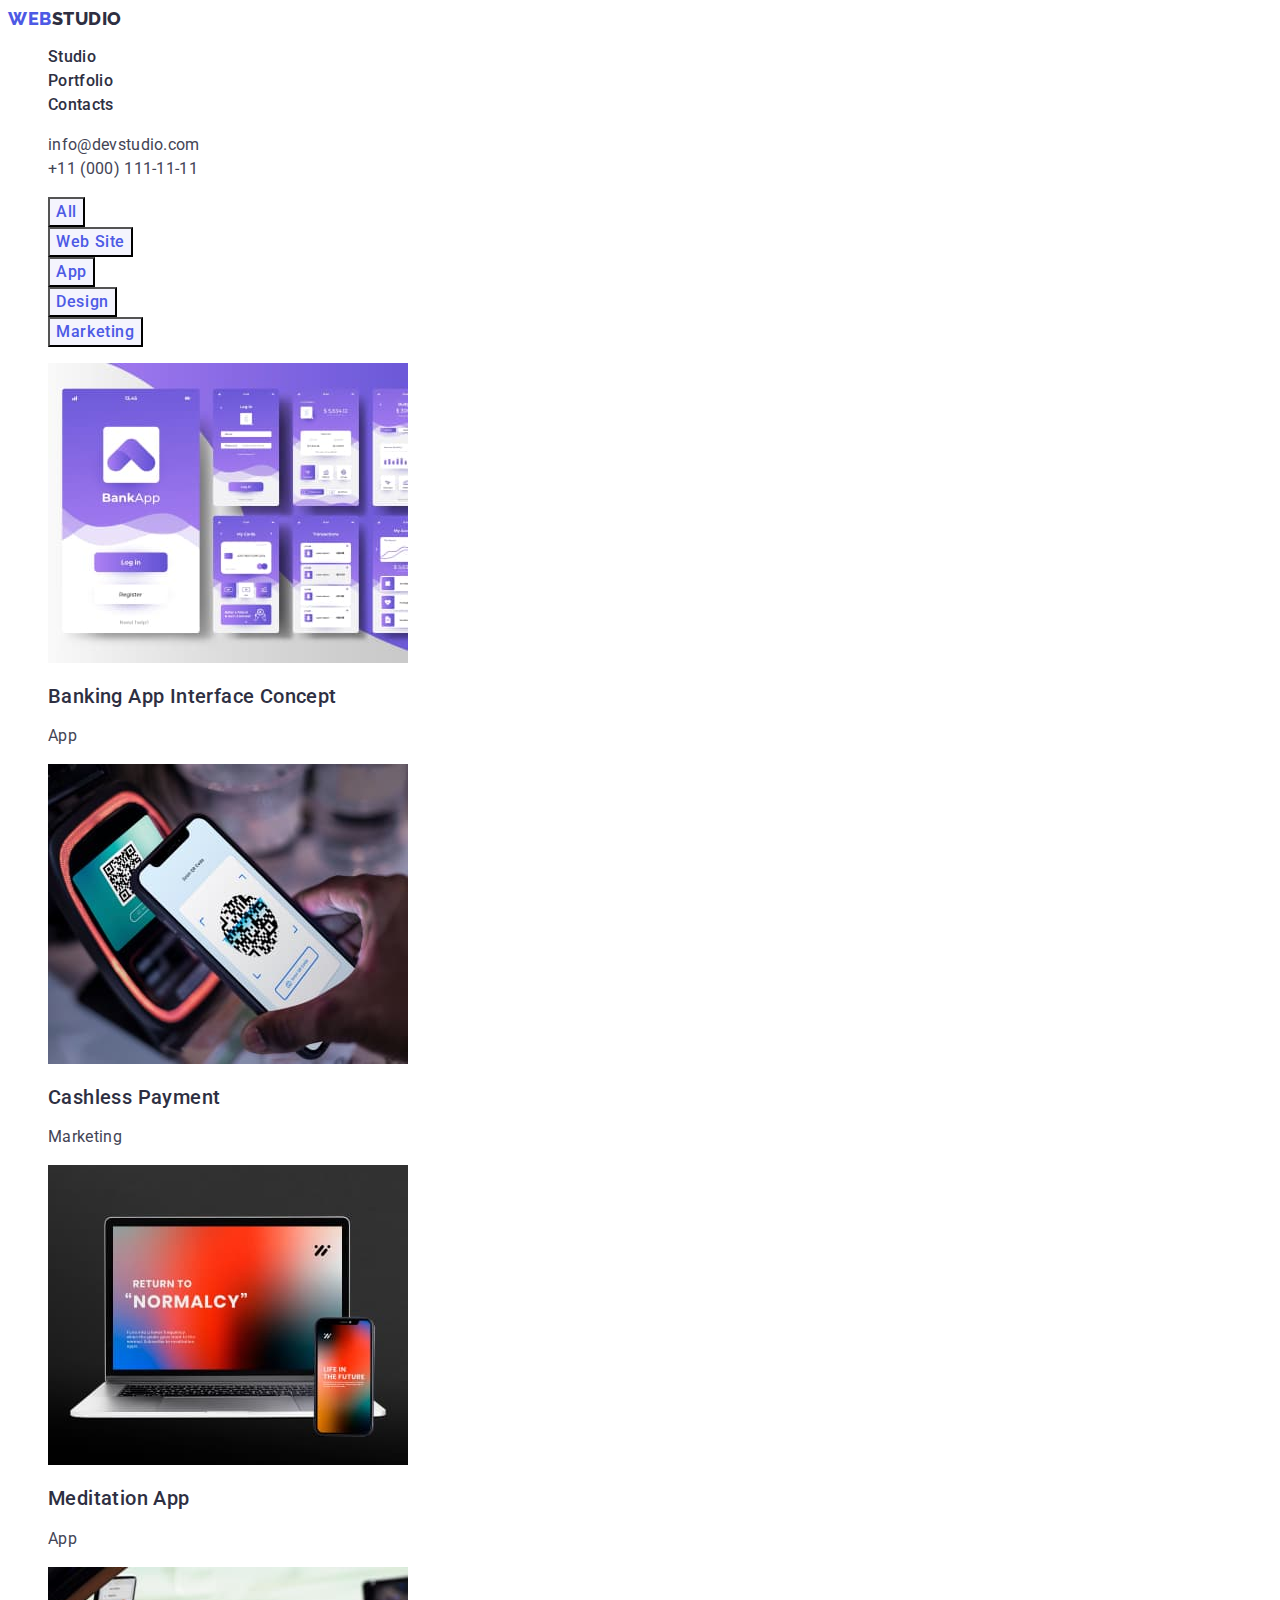
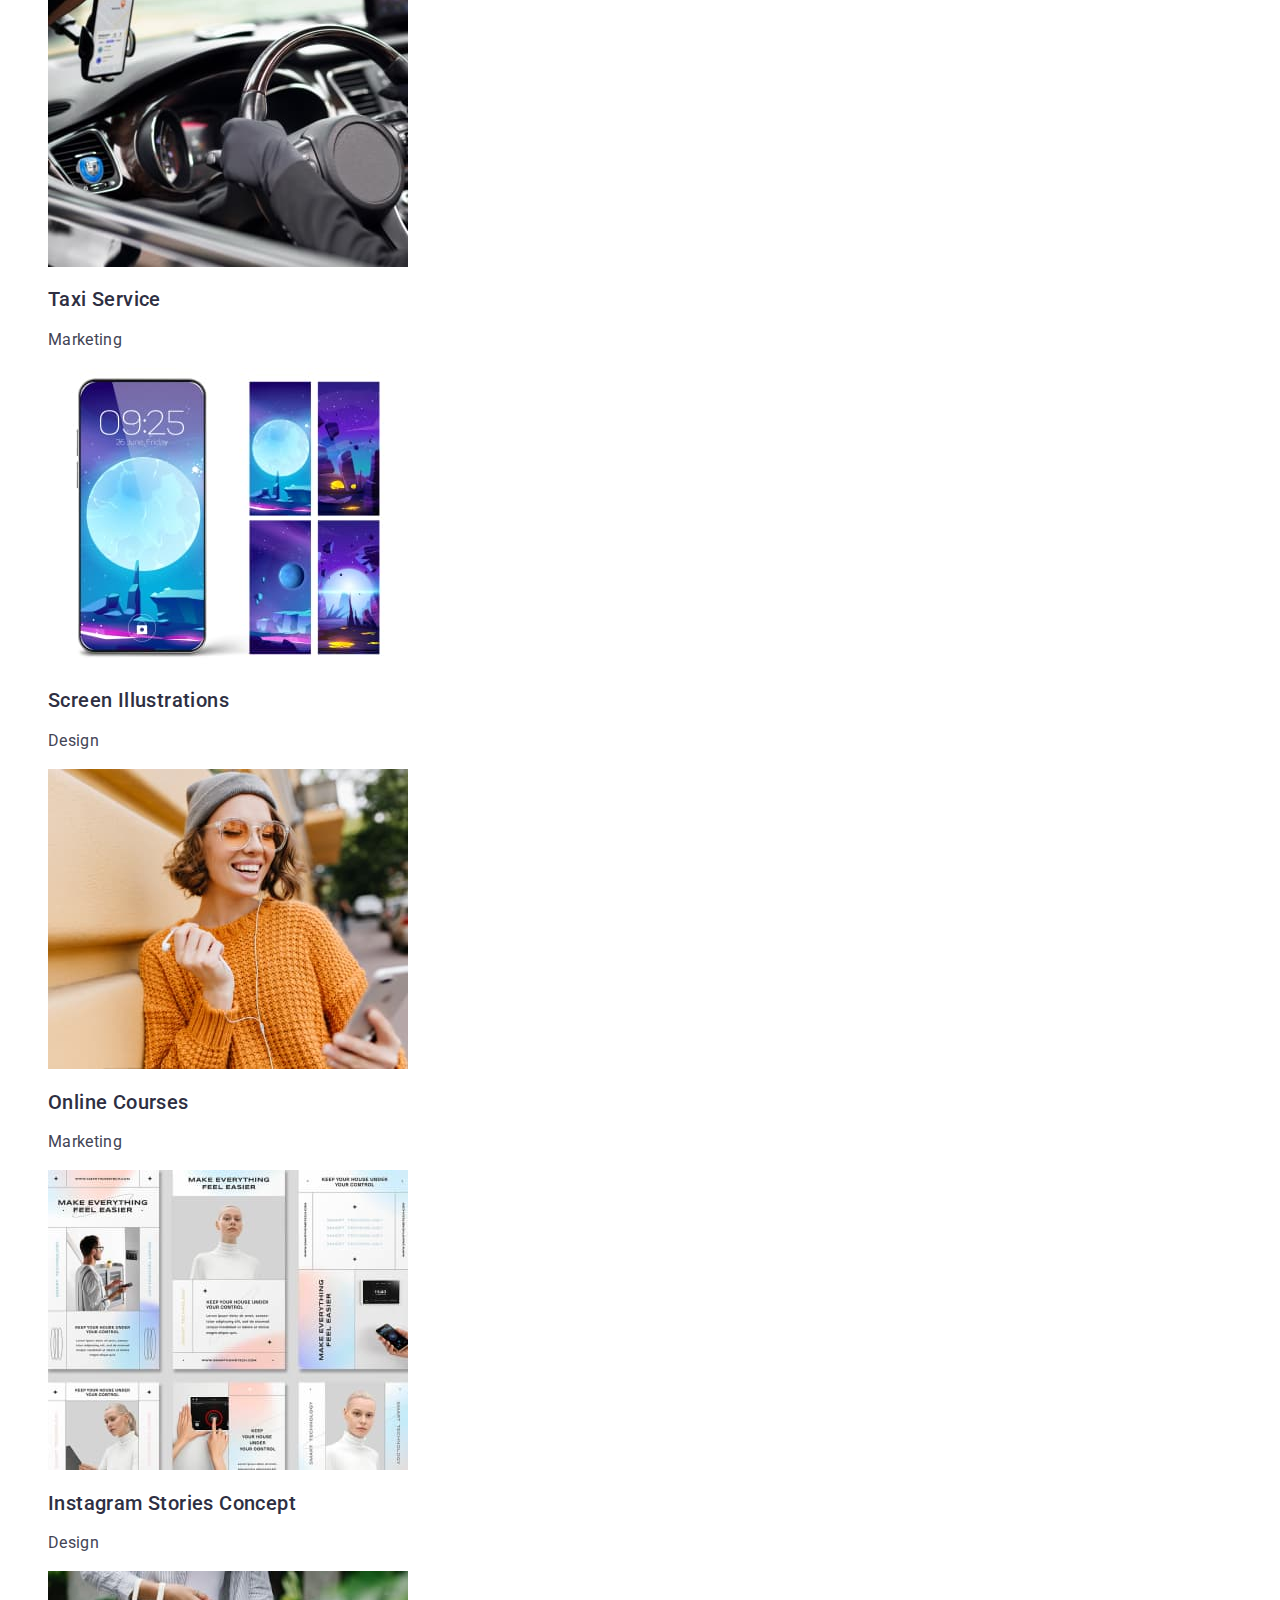
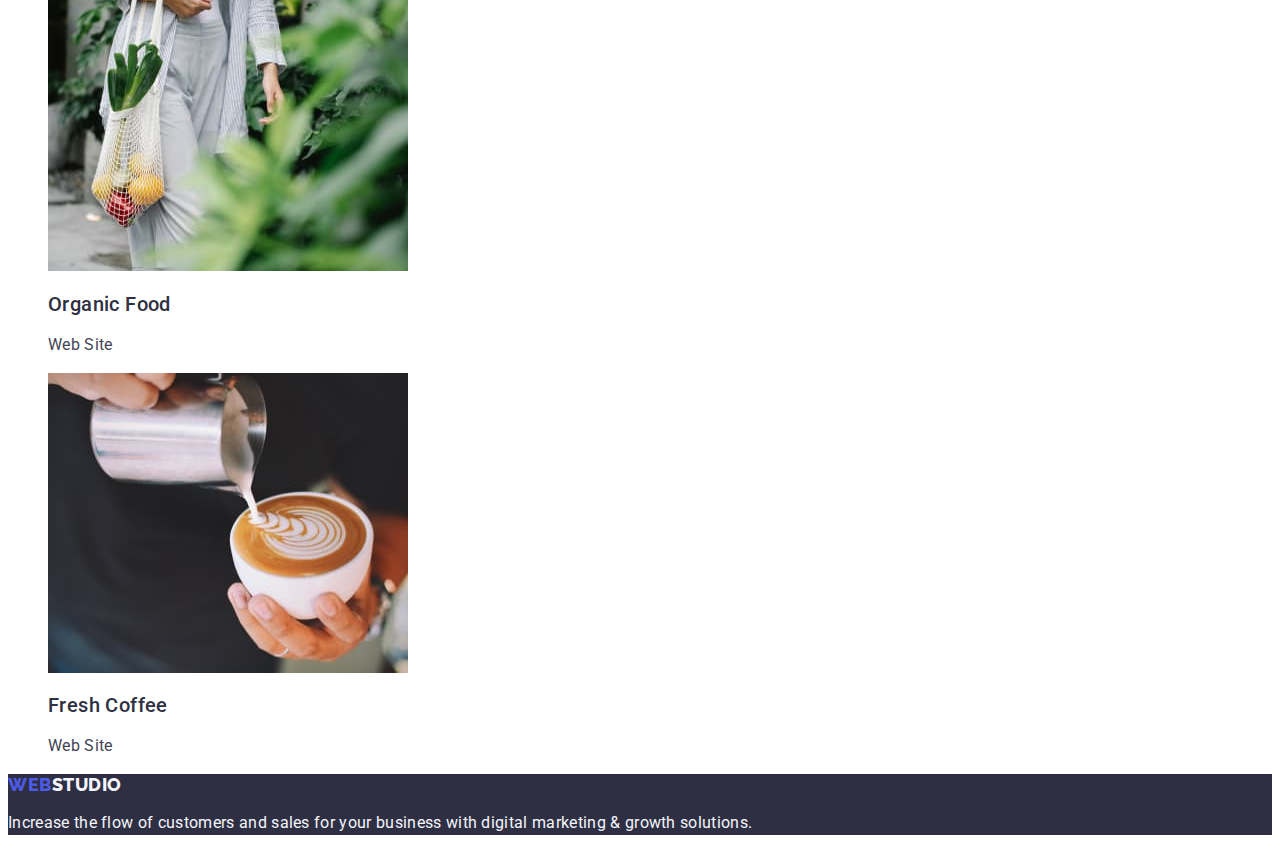
==== portfolio.html @ 52930960 "Initial commit" ====
<!DOCTYPE html>
<html lang="en">
  <head>
    <meta charset="UTF-8" />
    <meta http-equiv="X-UA-Compatible" content="IE=edge" />
    <meta name="viewport" content="width=device-width, initial-scale=1.0" />
    <title>Portfolio</title>
    <link rel="preconnect" href="https://fonts.googleapis.com" />
    <link rel="preconnect" href="https://fonts.gstatic.com" crossorigin />
    <link
      href="https://fonts.googleapis.com/css2?family=Raleway:wght@800&family=Roboto:wght@400;500;700;900&display=swap"
      rel="stylesheet"
    />
    <link rel="stylesheet" href="./css/styles.css" />
  </head>

  <body class="body-color">
    <!-- HEADER -->

    <header class="page-header">
      <nav class="page-nav">
        <a class="logo link" href="./index.html"
          >Web<span class="logo-dark">Studio</span></a
        >
        <ul class="menu list">
          <li class="menu-item">
            <a class="menu-link link" href="./index.html">Studio</a>
          </li>

          <li class="menu-item">
            <a class="menu-link link" href="./portfolio.html">Portfolio</a>
          </li>

          <li class="menu-item">
            <a class="menu-link link" href="">Contacts</a>
          </li>
        </ul>
      </nav>

      <address class="address">
        <ul class="contacts list">
          <li class="contacts-item">
            <a class="contacts-link link" href="mailto:info@devstudio.com"
              >info@devstudio.com</a
            >
          </li>

          <li class="contacts-item">
            <a class="contacts-link link" href="tel:+110001111111"
              >+11 (000) 111-11-11</a
            >
          </li>
        </ul>
      </address>
    </header>

    <!-- BUTTONS -->
    <main>
      <section class="project">
        <h1 class="button-title" hidden>List button</h1>
        <ul class="list-button list">
          <li class="list-button-item">
            <button class="list-btn" type="button">All</button>
          </li>

          <li class="list-button-item">
            <button class="list-btn" type="button">Web Site</button>
          </li>

          <li class="list-button-item">
            <button class="list-btn" type="button">App</button>
          </li>

          <li class="list-button-item">
            <button class="list-btn" type="button">Design</button>
          </li>

          <li class="list-button-item">
            <button class="list-btn" type="button">Marketing</button>
          </li>
        </ul>

        <!-- PROJECT IMG -->

        <ul class="project-list list">
          <li>
            <a href="" class="link">
              <img
                src="./images/project_card_one/banking_app.jpg"
                alt="banking_app"
                width="360"
                height="300"
              />
              <h2 class="description-title">Banking App Interface Concept</h2>
              <p class="description-text">App</p>
            </a>
          </li>

          <li>
            <a href="" class="link">
              <img
                src="./images/project_card_one/cashless_payment.jpg"
                alt="cashless_payment"
                width="360"
                height="300"
              />
              <h2 class="description-title">Cashless Payment</h2>
              <p class="description-text">Marketing</p>
            </a>
          </li>

          <li>
            <a href="" class="link">
              <img
                src="./images/project_card_one/meditation_app.jpg"
                alt="meditation_app"
                width="360"
                height="300"
              />
              <h2 class="description-title">Meditation App</h2>
              <p class="description-text">App</p>
            </a>
          </li>

          <li>
            <a href="" class="link">
              <img
                src="./images/project_card_two/taxi_service.jpg"
                alt="taxi_service"
                width="360"
                height="300"
              />
              <h2 class="description-title">Taxi Service</h2>
              <p class="description-text">Marketing</p>
            </a>
          </li>

          <li>
            <a href="" class="link">
              <img
                src="./images/project_card_two/screen_illustration.jpg"
                alt="screen_illustration"
                width="360"
                height="300"
              />
              <h2 class="description-title">Screen Illustrations</h2>
              <p class="description-text">Design</p>
            </a>
          </li>

          <li>
            <a href="" class="link">
              <img
                src="./images/project_card_two/online_courses.jpg"
                alt="online_courses"
                width="360"
                height="300"
              />
              <h2 class="description-title">Online Courses</h2>
              <p class="description-text">Marketing</p>
            </a>
          </li>

          <li>
            <a href="" class="link">
              <img
                src="./images/project_card_three/instagram_stories.jpg"
                alt="instagram_stories"
                width="360"
                height="300"
              />
              <h2 class="description-title">Instagram Stories Concept</h2>
              <p class="description-text">Design</p>
            </a>
          </li>

          <li>
            <a href="" class="link">
              <img
                src="./images/project_card_three/organic_food.jpg"
                alt="organic_food"
                width="360"
                height="300"
              />
              <h2 class="description-title">Organic Food</h2>
              <p class="description-text">Web Site</p>
            </a>
          </li>

          <li>
            <a href="" class="link">
              <img
                src="./images/project_card_three/fresh_coffee.jpg"
                alt="fresh_coffee"
                width="360"
                height="300"
              />
              <h2 class="description-title">Fresh Coffee</h2>
              <p class="description-text">Web Site</p>
            </a>
          </li>
        </ul>
      </section>
    </main>

    <!-- FOOTER -->

    <footer class="logo-tipe">
      <a class="logo link" href="./index.html"
        >Web<span class="logo-light">Studio</span></a
      >
      <p class="footer-text">
        Increase the flow of customers and sales for your business with digital
        marketing & growth solutions.
      </p>
    </footer>
  </body>
</html>
---- css/styles.css ----
:root {
    --primary-font: 'Roboto', sans-serif; 
    --secondary-font: 'Raleway', sans-serif;
    --accent-color: #2E2F42;
    --logo-color: #4D5AE5;
    --navy-blue: #2E2F42;
    --slate: #434455;
    --white: #FFFFFF;
    --ocean: #404BBF;
    --cloud: #F4F4FD;

}


body {
    font-family: var(--primary-font);
    color: var(--slate);
    background-color: var(--white);
    

}

.list {
    list-style: none;
}


.link {
    text-decoration: none;
}




/* COMPONENTS */
.logo {
    font-family: var(--secondary-font);
    font-weight: 800;
    font-size: 18px;
    line-height: 1.17;
    letter-spacing: 0.03em;
    text-transform: uppercase;
    color: var(--logo-color); 
    
}
 .logo-dark {
   font-family: var(--secondary-font);
   font-weight: 800;
   font-size: 18px; 
   line-height: 1.17;
   letter-spacing: 0.03em;
   text-transform: uppercase;
   color: var(--accent-color);
    
 }

 .logo-light {
    font-family: var(--secondary-font);
    font-weight: 800;
    font-size: 18px;
    line-height: 1.17;
    letter-spacing: 0.03em;
    text-transform: uppercase;
    color: var(--cloud);

}

 .description-title {
    font-weight: 500;
    font-size: 20px;
    line-height: 1.2;
    letter-spacing: 0.02em;
    color: var(--navy-blue);

}

.description-text {
    font-weight: 400;
    font-size: 16px;
    line-height: 1.5;
    letter-spacing: 0.02em;
    color: var(--slate);

}

.title-description {
    font-weight: 700;
    font-size: 36px;
    line-height: 1.11;
    letter-spacing: 0.02em;
    text-transform: capitalize;
    text-align: center;
    color: var(--navy-blue);

}

.img-item {
    width: 360px;
    height: 300px;

}



/* HEADER */

.address {
    font-style: normal; 

}

.contacts-link:hover,
.contacts-link:focus {
    color: var(--ocean);
    color: var(--ocean);

}


 .menu-link {
    font-weight: 500;
    font-size: 16px;
    line-height: 1.5;
    letter-spacing: 0.02em;
    color: var(--navy-blue);

 }

 .menu-link:hover,
 .menu-link:focus {
    color: var(--ocean);

 }

 .contacts-link {
    font-weight: 400;
    font-size: 16px;
    line-height: 1.5;
    letter-spacing: 0.02em;
    color: var(--slate);

 }

 .contacts-link:hover,
 .contacts-link:focus {
    color: var(--ocean);
 }


 
 /* HERO */

 .hero {
    background-color: var(--accent-color);

 }

 .main-title {
    font-weight: 700;
    font-size: 56px;
    line-height: 1.07;
    letter-spacing: 0.02em;
    text-align: center;
    color: var(--white);  
 }


 .modal-btn {
    font-family: var(--primary-font);
    font-weight: 500;
    font-size: 16px;
    line-height: 1.5;
    letter-spacing: 0.04em;
    cursor: pointer;
    background-color: var(--logo-color);  
    color: var(--white);
   

 }
 .modal-btn:hover,
 .modal-btn:focus {
    color: var(--white);
    background: var(--ocean);
 }


/* OUR TEAM */

.our-team {
    background-color: var(--cloud);

}



.img-team-item {
    width: 264px;
    background-color: var(--white);
    
}


/* FOOTER */

.logo-tipe {
    background-color: var(--navy-blue);

}

.footer-text {
    font-family: var(--primary-font);
    font-weight: 400;
    font-size: 16px;
    line-height: 1.5;
    letter-spacing: 0.02em;
    color: var(--cloud);  

}

/* PORTFOLIO */

.body-color {
    color: var(--slate);
}

.list-btn {
    font-family:var(--primary-font);
    font-weight: 500;
    font-size: 16px;
    line-height: 1.5;
    letter-spacing: 0.04em;
    cursor: pointer;
    color: var(--logo-color);
    background: var(--cloud);
}

.list-btn:hover,
.list-btn:focus {
    background: var(--ocean);
    color: var(--white);
    background: var(--ocean);
    color: var(--white);

}

.project-img-item {
    
    width: 360px;
   
}
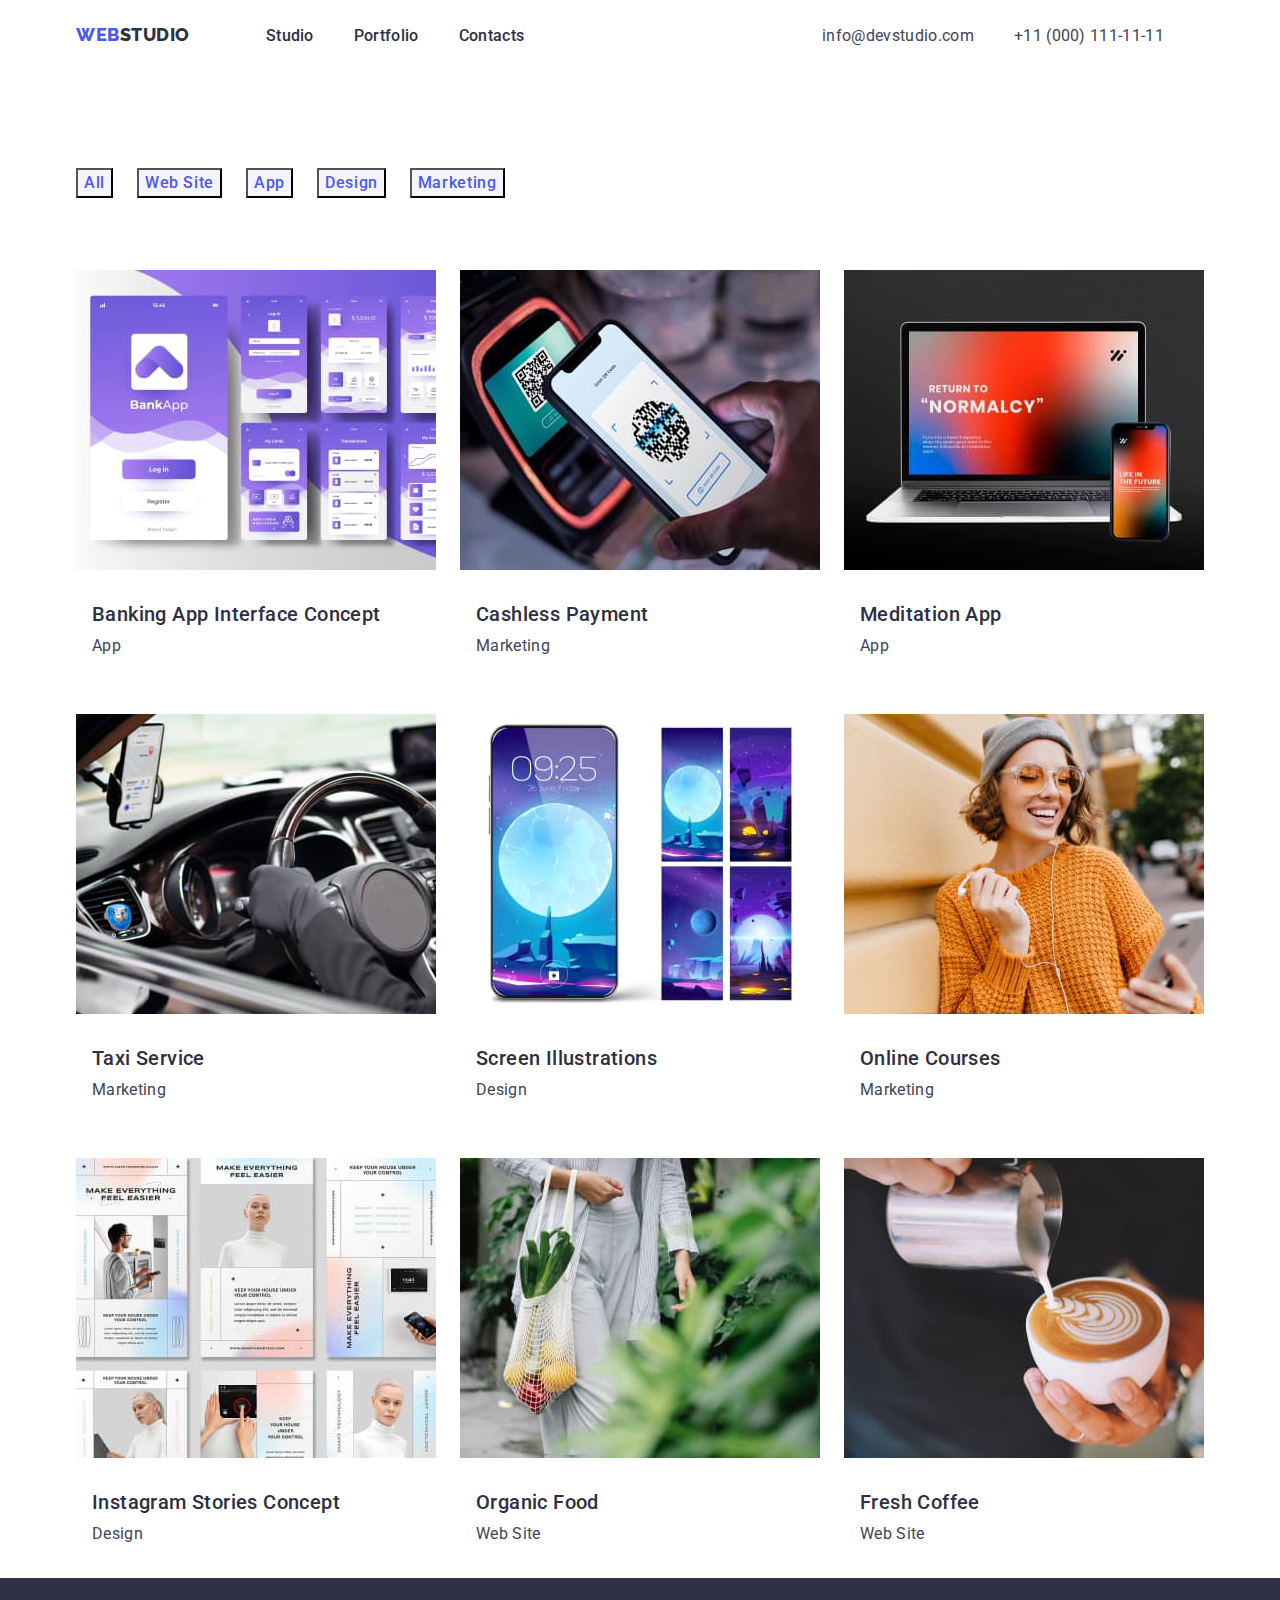
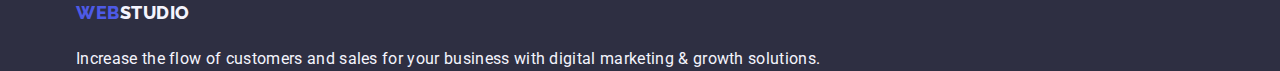
==== commit a255c353: "first version" ====
--- a/portfolio.html
+++ b/portfolio.html
@@ -11,6 +11,7 @@
       href="https://fonts.googleapis.com/css2?family=Raleway:wght@800&family=Roboto:wght@400;500;700;900&display=swap"
       rel="stylesheet"
     />
+    <link rel="stylesheet" href="https://cdn.jsdelivr.net/npm/modern-normalize@1.1.0/modern-normalize.min.css">
     <link rel="stylesheet" href="./css/styles.css" />
   </head>
 
@@ -18,6 +19,7 @@
     <!-- HEADER -->
 
     <header class="page-header">
+      <div class="header-container container">
       <nav class="page-nav">
         <a class="logo link" href="./index.html"
           >Web<span class="logo-dark">Studio</span></a
@@ -52,11 +54,13 @@
           </li>
         </ul>
       </address>
+    </div>
     </header>
 
     <!-- BUTTONS -->
     <main>
       <section class="project">
+        <div class="container">
         <h1 class="button-title" hidden>List button</h1>
         <ul class="list-button list">
           <li class="list-button-item">
@@ -83,7 +87,7 @@
         <!-- PROJECT IMG -->
 
         <ul class="project-list list">
-          <li>
+          <li class="img-portfolio-item">
             <a href="" class="link">
               <img
                 src="./images/project_card_one/banking_app.jpg"
@@ -91,12 +95,14 @@
                 width="360"
                 height="300"
               />
+              <div class="team-wrapper-portfolio">
               <h2 class="description-title">Banking App Interface Concept</h2>
               <p class="description-text">App</p>
-            </a>
-          </li>
-
-          <li>
+            </div>
+            </a>
+          </li>
+
+          <li class="img-portfolio-item">
             <a href="" class="link">
               <img
                 src="./images/project_card_one/cashless_payment.jpg"
@@ -104,12 +110,14 @@
                 width="360"
                 height="300"
               />
+              <div class="team-wrapper-portfolio">
               <h2 class="description-title">Cashless Payment</h2>
               <p class="description-text">Marketing</p>
-            </a>
-          </li>
-
-          <li>
+            </div>
+            </a>
+          </li>
+
+          <li class="img-portfolio-item">
             <a href="" class="link">
               <img
                 src="./images/project_card_one/meditation_app.jpg"
@@ -117,12 +125,14 @@
                 width="360"
                 height="300"
               />
+              <div class="team-wrapper-portfolio">
               <h2 class="description-title">Meditation App</h2>
               <p class="description-text">App</p>
-            </a>
-          </li>
-
-          <li>
+            </div>
+            </a>
+          </li>
+
+          <li class="img-portfolio-item">
             <a href="" class="link">
               <img
                 src="./images/project_card_two/taxi_service.jpg"
@@ -130,12 +140,14 @@
                 width="360"
                 height="300"
               />
+              <div class="team-wrapper-portfolio">
               <h2 class="description-title">Taxi Service</h2>
               <p class="description-text">Marketing</p>
-            </a>
-          </li>
-
-          <li>
+            </div>
+            </a>
+          </li>
+
+          <li class="img-portfolio-item">
             <a href="" class="link">
               <img
                 src="./images/project_card_two/screen_illustration.jpg"
@@ -143,12 +155,14 @@
                 width="360"
                 height="300"
               />
+              <div class="team-wrapper-portfolio">
               <h2 class="description-title">Screen Illustrations</h2>
               <p class="description-text">Design</p>
-            </a>
-          </li>
-
-          <li>
+            </div>
+            </a>
+          </li>
+
+          <li class="img-portfolio-item">
             <a href="" class="link">
               <img
                 src="./images/project_card_two/online_courses.jpg"
@@ -156,12 +170,14 @@
                 width="360"
                 height="300"
               />
+              <div class="team-wrapper-portfolio">
               <h2 class="description-title">Online Courses</h2>
               <p class="description-text">Marketing</p>
-            </a>
-          </li>
-
-          <li>
+            </div>
+            </a>
+          </li>
+
+          <li class="img-portfolio-item">
             <a href="" class="link">
               <img
                 src="./images/project_card_three/instagram_stories.jpg"
@@ -169,12 +185,14 @@
                 width="360"
                 height="300"
               />
+              <div class="team-wrapper-portfolio">
               <h2 class="description-title">Instagram Stories Concept</h2>
               <p class="description-text">Design</p>
-            </a>
-          </li>
-
-          <li>
+            </div>
+            </a>
+          </li>
+
+          <li class="img-portfolio-item">
             <a href="" class="link">
               <img
                 src="./images/project_card_three/organic_food.jpg"
@@ -182,12 +200,14 @@
                 width="360"
                 height="300"
               />
+              <div class="team-wrapper-portfolio">
               <h2 class="description-title">Organic Food</h2>
               <p class="description-text">Web Site</p>
-            </a>
-          </li>
-
-          <li>
+            </div>
+            </a>
+          </li>
+
+          <li class="img-portfolio-item">
             <a href="" class="link">
               <img
                 src="./images/project_card_three/fresh_coffee.jpg"
@@ -195,17 +215,21 @@
                 width="360"
                 height="300"
               />
+              <div class="team-wrapper-portfolio">
               <h2 class="description-title">Fresh Coffee</h2>
               <p class="description-text">Web Site</p>
-            </a>
-          </li>
-        </ul>
+            </div>
+            </a>
+          </li>
+        </ul>
+      </div>
       </section>
     </main>
 
     <!-- FOOTER -->
 
     <footer class="logo-tipe">
+      <div class="container">
       <a class="logo link" href="./index.html"
         >Web<span class="logo-light">Studio</span></a
       >
@@ -213,6 +237,7 @@
         Increase the flow of customers and sales for your business with digital
         marketing & growth solutions.
       </p>
+    </div>
     </footer>
   </body>
 </html>
--- a/css/styles.css
+++ b/css/styles.css
@@ -20,8 +20,22 @@
 
 }
 
+
+h1,h2,h3,h4,p {
+    margin: 0;
+}
+
+
+img {
+    display: block;
+
+}
+
+
 .list {
     list-style: none;
+    padding: 0;
+    margin: 0;
 }
 
 
@@ -29,6 +43,14 @@
     text-decoration: none;
 }
 
+
+.container {
+    width: 1158px;
+    margin-left: auto;
+    margin-right: auto;
+    padding-left: 15px;
+    padding-right: 15px;
+}
 
 
 
@@ -71,8 +93,11 @@
     line-height: 1.2;
     letter-spacing: 0.02em;
     color: var(--navy-blue);
-
-}
+    margin-bottom: 8px;
+
+}
+
+
 
 .description-text {
     font-weight: 400;
@@ -91,18 +116,58 @@
     text-transform: capitalize;
     text-align: center;
     color: var(--navy-blue);
+    margin-bottom: 72px;
 
 }
 
 .img-item {
     width: 360px;
     height: 300px;
-
-}
-
+    width: calc((100%-(24px*3))/4);
+
+}
+
+.section {
+    padding-top: 120px;
+    padding-bottom: 120px;
+}
 
 
 /* HEADER */
+
+.header-container {
+    display: flex;
+    align-items: center;
+
+}
+
+.logo {
+    margin-right: 76px;
+    display: block;
+    padding-top: 24px;
+    padding-bottom: 24px;
+    
+}
+
+.menu {
+    display: flex;
+    align-items: center;
+    gap: 40px;
+}
+
+.contacts {
+    display: flex;
+    align-items: center;
+}
+
+.page-nav {
+    margin-right: auto;
+    display: flex;
+}
+
+.menu {
+    display: flex;
+}
 
 .address {
     font-style: normal; 
@@ -118,6 +183,9 @@
 
 
  .menu-link {
+    display: block;
+    padding-top: 24px;
+    padding-bottom: 24px;
     font-weight: 500;
     font-size: 16px;
     line-height: 1.5;
@@ -133,6 +201,10 @@
  }
 
  .contacts-link {
+    display: block;
+    padding-top: 24px;
+    padding-bottom: 24px;
+    margin-right: 40px;
     font-weight: 400;
     font-size: 16px;
     line-height: 1.5;
@@ -149,6 +221,10 @@
 
  
  /* HERO */
+
+ .hero-section {
+    padding: 188px 472px 292px 472px;
+ }
 
  .hero {
     background-color: var(--accent-color);
@@ -162,10 +238,14 @@
     letter-spacing: 0.02em;
     text-align: center;
     color: var(--white);  
+    margin-bottom: 48px;
  }
 
 
  .modal-btn {
+    min-width: 169px;
+    min-height: 56px;
+    padding: 15px 31px;
     font-family: var(--primary-font);
     font-weight: 500;
     font-size: 16px;
@@ -174,9 +254,12 @@
     cursor: pointer;
     background-color: var(--logo-color);  
     color: var(--white);
-   
-
- }
+    box-shadow: 0px 4px 4px rgba(0, 0, 0, 0.15);
+    border-radius: 4px;
+    
+ }
+
+
  .modal-btn:hover,
  .modal-btn:focus {
     color: var(--white);
@@ -184,6 +267,31 @@
  }
 
 
+/* DESCRIPTION */
+
+.page-container {
+    display: flex;
+    align-items: center;
+}
+
+.description-list {
+    display: flex;
+}
+
+.description-item:not(:last-child) {
+    margin-right: 24px;
+
+}
+
+/* DOING */
+ .img-list {
+    display: flex;
+    flex-wrap: wrap;
+    gap: 24px;
+
+}
+
+
 /* OUR TEAM */
 
 .our-team {
@@ -192,13 +300,24 @@
 }
 
 
+.img-list-team {
+    display: flex;
+    flex-wrap: wrap;
+    gap: 24px;
+
+}
 
 .img-team-item {
     width: 264px;
     background-color: var(--white);
-    
-}
-
+    width: calc((100%-(24px*4))/5);
+    
+}
+
+.team-wrapper {
+     padding: 32px 16px;
+     text-align: center;
+}
 
 /* FOOTER */
 
@@ -232,6 +351,7 @@
     cursor: pointer;
     color: var(--logo-color);
     background: var(--cloud);
+    
 }
 
 .list-btn:hover,
@@ -243,9 +363,40 @@
 
 }
 
+
+
 .project-img-item {
     
     width: 360px;
    
 }
 
+.project-list {
+    display: flex;
+    flex-wrap: wrap;
+    gap: 24px;
+
+}
+
+.img-portfolio-item {
+    width: calc((100%-(24px*9))/10);
+    
+
+}
+
+.team-wrapper-portfolio {
+    padding: 32px 16px;
+
+}
+
+.list-button {
+  display: flex;
+  align-items: center;
+}
+
+.list-button-item {
+    margin-top: 96px;
+    margin-right: 24px;
+    margin-bottom: 72px;
+    
+}
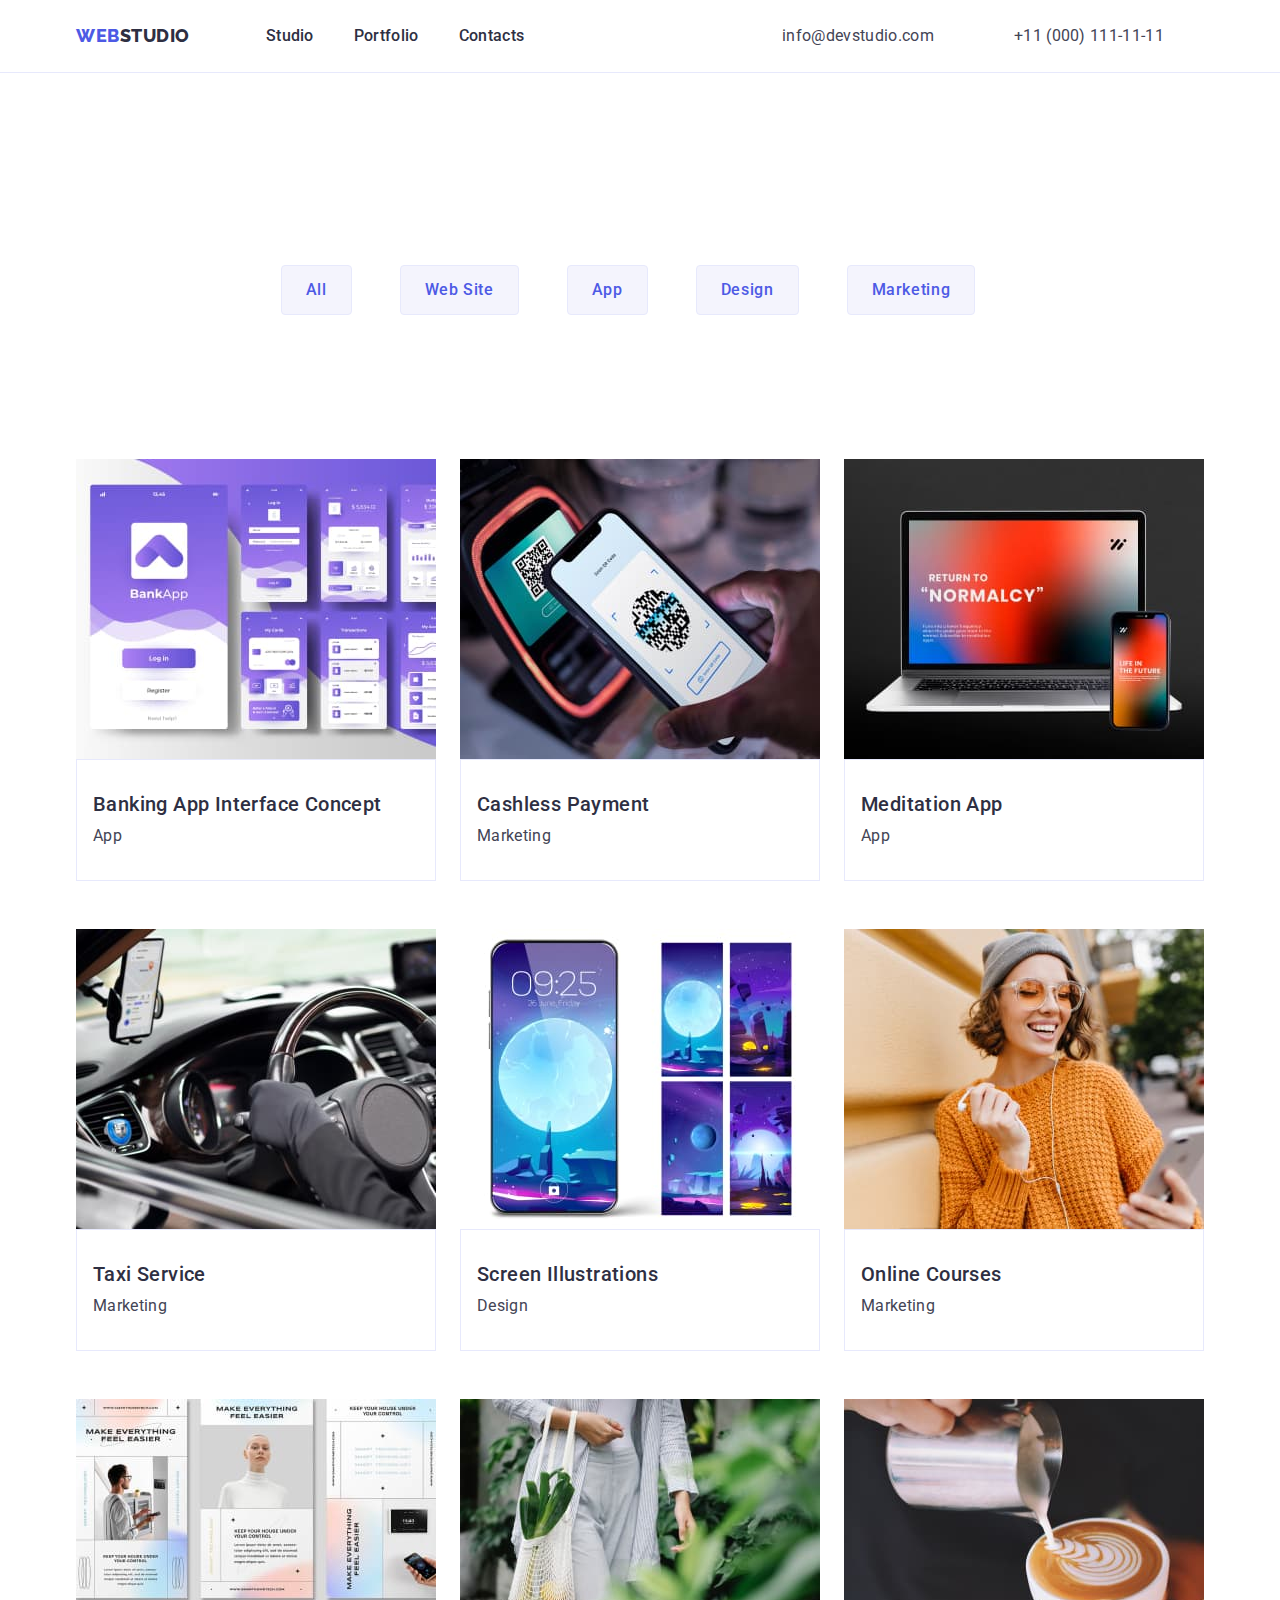
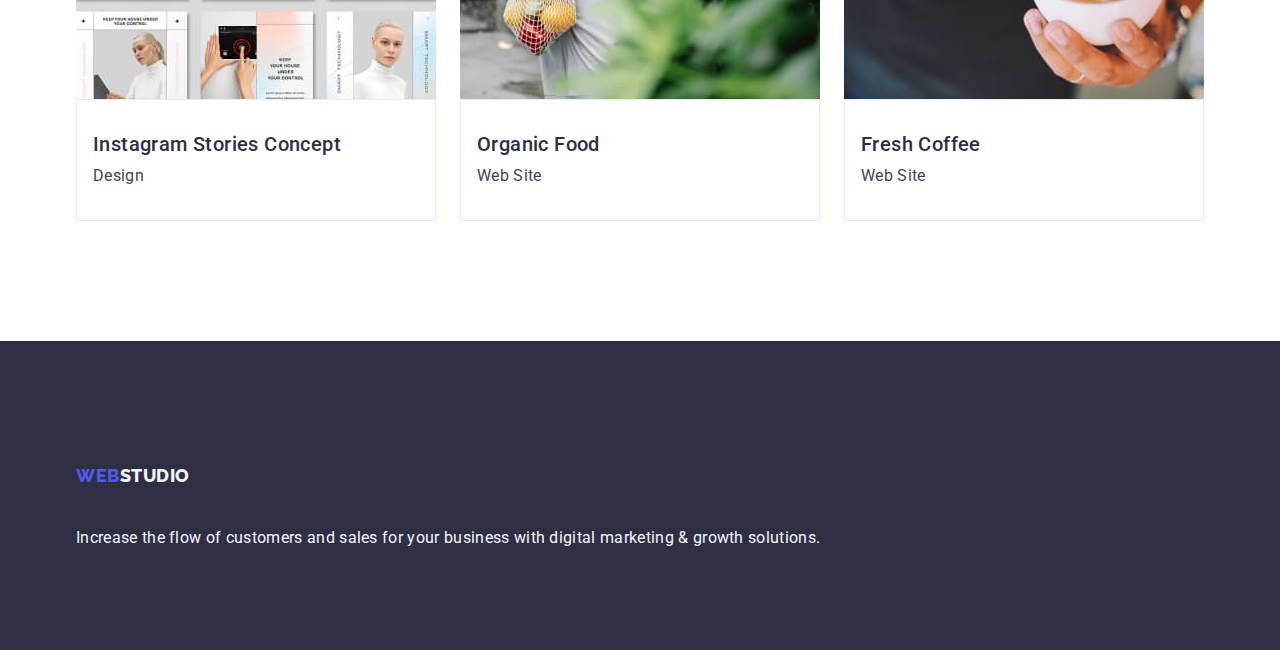
==== commit c836da1e: "change mistake" ====
--- a/portfolio.html
+++ b/portfolio.html
@@ -230,7 +230,7 @@
 
     <footer class="logo-tipe">
       <div class="container">
-      <a class="logo link" href="./index.html"
+      <a class="logo footer-logo link" href="./index.html"
         >Web<span class="logo-light">Studio</span></a
       >
       <p class="footer-text">
--- a/css/styles.css
+++ b/css/styles.css
@@ -8,6 +8,7 @@
     --white: #FFFFFF;
     --ocean: #404BBF;
     --cloud: #F4F4FD;
+    --mood: #e7e9fc;
 
 }
 
@@ -135,6 +136,11 @@
 
 /* HEADER */
 
+.page-header {
+    border-bottom: 1px solid var(--mood); 
+
+}
+
 .header-container {
     display: flex;
     align-items: center;
@@ -142,6 +148,7 @@
 }
 
 .logo {
+    
     margin-right: 76px;
     display: block;
     padding-top: 24px;
@@ -158,11 +165,13 @@
 .contacts {
     display: flex;
     align-items: center;
+    gap: 40px;
 }
 
 .page-nav {
     margin-right: auto;
     display: flex;
+    align-items: center; 
 }
 
 .menu {
@@ -218,12 +227,14 @@
     color: var(--ocean);
  }
 
-
+ 
  
  /* HERO */
 
  .hero-section {
-    padding: 188px 472px 292px 472px;
+    /* padding: 188px 472px 292px 472px; */
+    padding-top: 188px; 
+    padding-bottom: 188px;
  }
 
  .hero {
@@ -239,10 +250,13 @@
     text-align: center;
     color: var(--white);  
     margin-bottom: 48px;
+    max-width: 496px; 
  }
 
 
  .modal-btn {
+    display: block;
+    border: none;
     min-width: 169px;
     min-height: 56px;
     padding: 15px 31px;
@@ -276,6 +290,7 @@
 
 .description-list {
     display: flex;
+    gap: 24px; 
 }
 
 .description-item:not(:last-child) {
@@ -283,6 +298,10 @@
 
 }
 
+.description-item {
+    width: calc((100% - 3 * 24px) / 4);
+}
+
 /* DOING */
  .img-list {
     display: flex;
@@ -293,6 +312,10 @@
 
 
 /* OUR TEAM */
+
+.container {
+    border-radius: 0px 0px 4px 4px;
+}
 
 .our-team {
     background-color: var(--cloud);
@@ -323,7 +346,14 @@
 
 .logo-tipe {
     background-color: var(--navy-blue);
-
+    padding-top: 100px; 
+    padding-bottom: 100px;
+
+}
+
+.footer-logo {
+    display: inline-block;
+    margin-bottom: 16px; 
 }
 
 .footer-text {
@@ -337,6 +367,11 @@
 }
 
 /* PORTFOLIO */
+
+.project {
+    padding-top: 96px; 
+    padding-bottom: 120px;
+}
 
 .body-color {
     color: var(--slate);
@@ -352,6 +387,12 @@
     color: var(--logo-color);
     background: var(--cloud);
     
+    padding-top: 12px; 
+    padding-bottom: 12px; 
+    padding-left: 24px; 
+    padding-right: 24px;
+    border: 1px solid var(--mood);
+    border-radius: 4px;
 }
 
 .list-btn:hover,
@@ -360,6 +401,7 @@
     color: var(--white);
     background: var(--ocean);
     color: var(--white);
+    border: 1px solid 
 
 }
 
@@ -375,6 +417,7 @@
     display: flex;
     flex-wrap: wrap;
     gap: 24px;
+    row-gap: 48px; 
 
 }
 
@@ -386,17 +429,25 @@
 
 .team-wrapper-portfolio {
     padding: 32px 16px;
+    border: 1px solid #e7e9fc; 
 
 }
 
 .list-button {
+  justify-content: center; 
+  gap: 24px;
+  margin-bottom: 72px;
   display: flex;
-  align-items: center;
+  align-items: center;  
 }
 
 .list-button-item {
+   
+
+
     margin-top: 96px;
     margin-right: 24px;
     margin-bottom: 72px;
-    
-}
+     
+}
+
